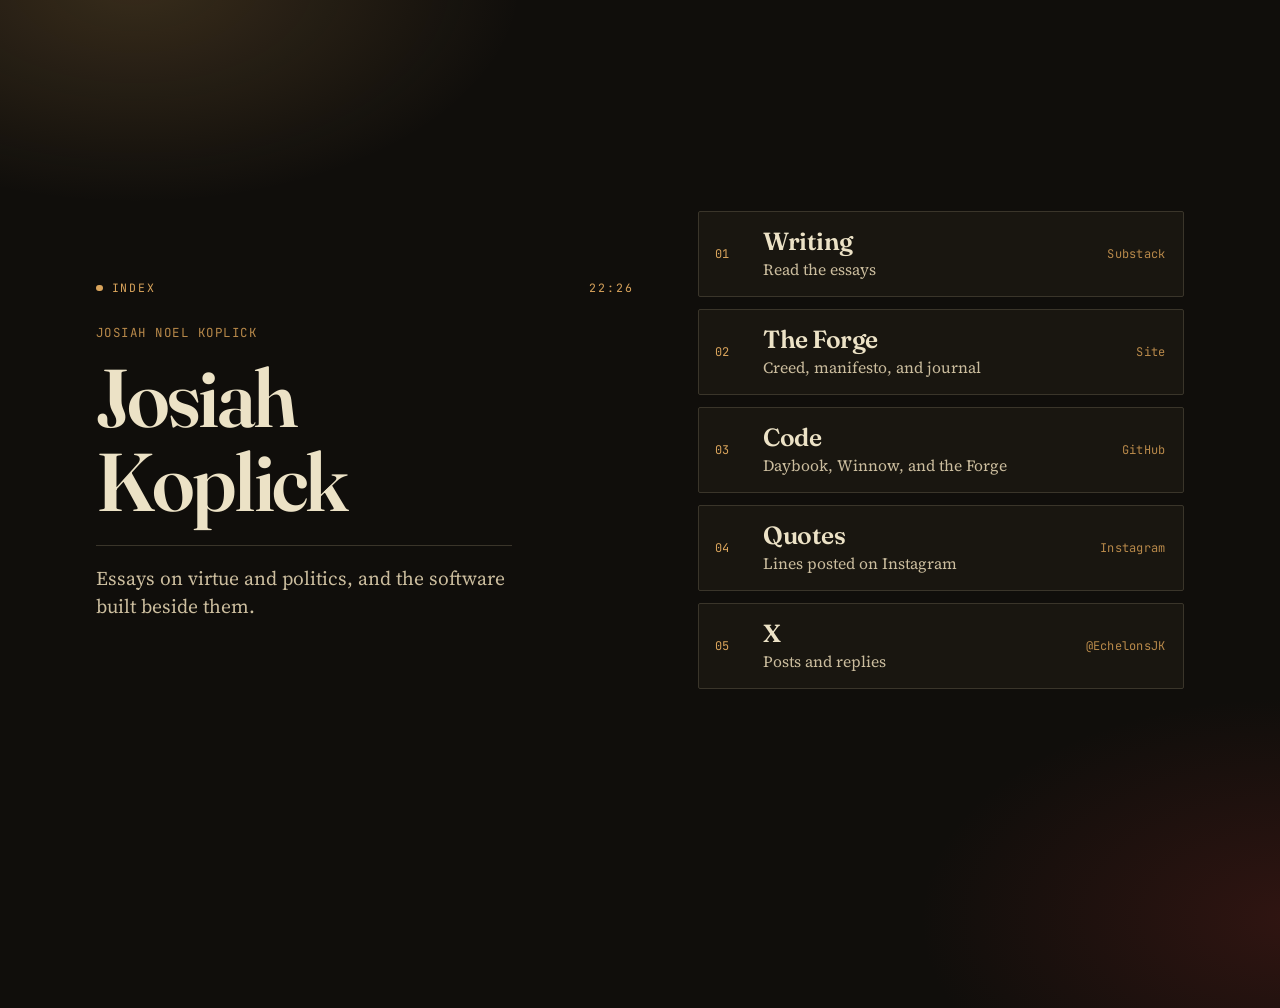
==== index.html @ 5e2ffb54 "Add a slow glow, a staggered arrival, and a quiet hover on each door. Reduced motion turns every ani" ====
<!DOCTYPE html>
<html lang="en">
<head>
<meta charset="UTF-8">
<meta name="viewport" content="width=device-width, initial-scale=1.0">
<title>Josiah Koplick</title>
<meta name="description" content="Josiah Koplick. Essays on virtue and politics, and the software built beside them.">
<link rel="canonical" href="https://josiahkoplick.com/">
<meta name="theme-color" content="#100e0b">
<meta property="og:type" content="website">
<meta property="og:title" content="Josiah Koplick">
<meta property="og:description" content="Essays on virtue and politics, and the software built beside them.">
<meta property="og:url" content="https://josiahkoplick.com/">
<meta name="twitter:card" content="summary">
<meta name="twitter:title" content="Josiah Koplick">
<meta name="twitter:description" content="Essays on virtue and politics, and the software built beside them.">
<link rel="icon" href="favicon.svg" type="image/svg+xml">
<link rel="preconnect" href="https://fonts.googleapis.com">
<link rel="preconnect" href="https://fonts.gstatic.com" crossorigin>
<link rel="stylesheet" href="https://fonts.googleapis.com/css2?family=Fraunces:opsz,wght@9..144,600&family=Source+Serif+4:wght@400&family=JetBrains+Mono:wght@400&display=swap">
<link rel="stylesheet" href="css/style.css">
<script type="application/ld+json">
{
  "@context": "https://schema.org",
  "@type": "Person",
  "name": "Josiah Koplick",
  "alternateName": "Josiah Noel Koplick",
  "url": "https://josiahkoplick.com/",
  "description": "Essays on virtue and politics, and the software built beside them.",
  "sameAs": [
    "https://josiahkoplick.substack.com/",
    "https://josiahk28.github.io/hidden-forge/",
    "https://github.com/JosiahK28",
    "https://www.instagram.com/s1ah_28/",
    "https://x.com/EchelonsJK"
  ]
}
</script>
</head>
<body>
<a class="skip" href="#places">Skip to the doors</a>
<div class="stage">
  <div class="wrap">
    <header class="mast">
      <p class="status">
        <span class="live">Index</span>
        <time id="clock"></time>
      </p>
      <p class="kicker">Josiah Noel Koplick</p>
      <h1>Josiah Koplick</h1>
      <p class="lede">Essays on virtue and politics, and the software built beside them.</p>
    </header>
    <nav id="places" aria-label="Places">
      <a class="door" href="https://josiahkoplick.substack.com/">
        <span class="idx" aria-hidden="true">01</span>
        <span class="copy">
          <span class="title">Writing</span>
          <span class="note">Read the essays</span>
        </span>
        <span class="go" aria-hidden="true">Substack</span>
      </a>
      <a class="door" href="https://josiahk28.github.io/hidden-forge/">
        <span class="idx" aria-hidden="true">02</span>
        <span class="copy">
          <span class="title">The Forge</span>
          <span class="note">Creed, manifesto, and journal</span>
        </span>
        <span class="go" aria-hidden="true">Site</span>
      </a>
      <a class="door" href="https://github.com/JosiahK28">
        <span class="idx" aria-hidden="true">03</span>
        <span class="copy">
          <span class="title">Code</span>
          <span class="note">Daybook, Winnow, and the Forge</span>
        </span>
        <span class="go" aria-hidden="true">GitHub</span>
      </a>
      <a class="door" href="https://www.instagram.com/s1ah_28/">
        <span class="idx" aria-hidden="true">04</span>
        <span class="copy">
          <span class="title">Quotes</span>
          <span class="note">Lines posted on Instagram</span>
        </span>
        <span class="go" aria-hidden="true">Instagram</span>
      </a>
      <a class="door" href="https://x.com/EchelonsJK">
        <span class="idx" aria-hidden="true">05</span>
        <span class="copy">
          <span class="title">X</span>
          <span class="note">Posts and replies</span>
        </span>
        <span class="go" aria-hidden="true">@EchelonsJK</span>
      </a>
    </nav>
  </div>
</div>
<script src="js/clock.js"></script>
</body>
</html>
---- css/style.css ----
/* Josiah Koplick — house index.
   Iron, parchment, and gold, shared with The Hidden Forge.
   Name on the left. Doors on the right. Plain language throughout. */

:root {
  --ink: #100e0b;
  --ink-card: #1b1711;
  --ink-card-hot: #241e16;
  --parchment: #ece2c6;
  --parchment-soft: #cbbd9e;
  --gold: #b8894a;
  --gold-bright: #d9a45c;
  --iron: #3a352a;
  --display: "Fraunces", Georgia, "Times New Roman", serif;
  --body: "Source Serif 4", Georgia, "Times New Roman", serif;
  --mono: "JetBrains Mono", ui-monospace, "Courier New", monospace;
}

* { box-sizing: border-box; }

html {
  background: var(--ink);
  color-scheme: dark;
}

body {
  margin: 0;
  min-height: 100dvh;
  background: var(--ink);
  color: var(--parchment);
  font-family: var(--body);
  font-size: 1.0625rem;
  line-height: 1.5;
  -webkit-font-smoothing: antialiased;
}

.skip {
  position: absolute;
  left: 1rem;
  top: -4rem;
  z-index: 2;
  padding: 0.4rem 0.7rem;
  background: var(--gold-bright);
  color: var(--ink);
  font-family: var(--mono);
  font-size: 0.8rem;
}

.skip:focus { top: 1rem; }

.stage::before {
  content: "";
  position: absolute;
  inset: -12% -8%;
  z-index: -1;
  pointer-events: none;
  background:
    radial-gradient(42% 32% at 16% 8%, rgba(217, 164, 92, 0.2), transparent 62%),
    radial-gradient(38% 30% at 94% 92%, rgba(122, 36, 32, 0.3), transparent 66%);
  animation: drift 22s ease-in-out infinite alternate;
}

.stage {
  position: relative;
  isolation: isolate;
  min-height: 100dvh;
  display: flex;
  flex-direction: column;
  padding:
    max(1.5rem, env(safe-area-inset-top))
    max(1.25rem, env(safe-area-inset-right))
    max(1.5rem, env(safe-area-inset-bottom))
    max(1.25rem, env(safe-area-inset-left));
}

.wrap {
  width: min(68rem, 100%);
  margin: auto;
  display: grid;
  grid-template-columns: minmax(0, 1.05fr) minmax(0, 0.95fr);
  gap: clamp(2rem, 5vw, 4.5rem);
  align-items: center;
}

.status {
  display: flex;
  justify-content: space-between;
  gap: 1rem;
  margin: 0 0 1.75rem;
  color: var(--gold-bright);
  font-family: var(--mono);
  font-size: 0.72rem;
  letter-spacing: 0.16em;
  text-transform: uppercase;
}

.live::before {
  content: "";
  display: inline-block;
  width: 0.42rem;
  height: 0.42rem;
  margin-right: 0.55rem;
  border-radius: 50%;
  background: var(--gold-bright);
  box-shadow: 0 0 0 0 rgba(217, 164, 92, 0.45);
  vertical-align: 0.05em;
  animation: pulse 2.8s ease-out infinite;
}

.kicker {
  margin: 0 0 0.85rem;
  color: var(--gold);
  font-family: var(--mono);
  font-size: 0.78rem;
  letter-spacing: 0.12em;
  text-transform: uppercase;
}

h1 {
  margin: 0;
  max-width: 8ch;
  font-family: var(--display);
  font-size: clamp(3.4rem, 6.4vw, 5.6rem);
  font-weight: 600;
  letter-spacing: -0.035em;
  line-height: 1.02;
  text-wrap: balance;
}

.lede {
  max-width: 26rem;
  margin: 1.35rem 0 0;
  padding-top: 1.15rem;
  border-top: 1px solid var(--iron);
  color: var(--parchment-soft);
  font-size: 1.22rem;
  line-height: 1.45;
  text-wrap: pretty;
}

.mast > * { animation: rise 0.9s cubic-bezier(0.2, 0.7, 0.2, 1) backwards; }
.mast .kicker { animation-delay: 0.08s; }
.mast h1 { animation-delay: 0.16s; }
.mast .lede { animation-delay: 0.28s; }

#places {
  display: flex;
  flex-direction: column;
  gap: 0.7rem;
}

.door {
  position: relative;
  display: grid;
  grid-template-columns: 2.2rem minmax(0, 1fr) auto;
  gap: 0.85rem;
  align-items: center;
  min-height: 5rem;
  padding: 0.95rem 1.1rem 0.95rem 1rem;
  border: 1px solid var(--iron);
  border-radius: 2px;
  background: rgba(27, 23, 17, 0.92);
  color: inherit;
  text-decoration: none;
  overflow: hidden;
  animation: rise 0.8s cubic-bezier(0.2, 0.7, 0.2, 1) backwards;
  transition: border-color 180ms ease, background-color 180ms ease, translate 180ms ease;
  -webkit-tap-highlight-color: transparent;
}

.door:nth-child(1) { animation-delay: 0.22s; }
.door:nth-child(2) { animation-delay: 0.32s; }
.door:nth-child(3) { animation-delay: 0.42s; }
.door:nth-child(4) { animation-delay: 0.52s; }
.door:nth-child(5) { animation-delay: 0.62s; }

.door::before {
  content: "";
  position: absolute;
  left: 0;
  top: 0;
  bottom: 0;
  width: 2px;
  background: var(--gold-bright);
  transform: scaleY(0);
  transform-origin: top;
  transition: transform 240ms ease;
}

.door:hover {
  border-color: var(--gold);
  background: var(--ink-card-hot);
  translate: 4px 0;
}

.door:hover::before,
.door:focus-visible::before { transform: scaleY(1); }

.door:focus-visible {
  outline: 2px solid var(--gold-bright);
  outline-offset: 3px;
  border-color: var(--gold);
  background: var(--ink-card-hot);
}

.idx {
  color: var(--gold-bright);
  font-family: var(--mono);
  font-size: 0.75rem;
  letter-spacing: 0.06em;
}

.copy {
  display: flex;
  flex-direction: column;
  gap: 0.15rem;
  min-width: 0;
}

.title {
  font-family: var(--display);
  font-size: 1.55rem;
  font-weight: 600;
  letter-spacing: -0.02em;
  line-height: 1.15;
}

.note {
  color: var(--parchment-soft);
  font-size: 0.98rem;
}

.go {
  color: var(--gold);
  font-family: var(--mono);
  font-size: 0.75rem;
  letter-spacing: 0.02em;
  transition: translate 180ms ease, color 180ms ease;
}

.door:hover .go,
.door:focus-visible .go {
  translate: 3px 0;
  color: var(--gold-bright);
}

@keyframes rise {
  from { opacity: 0; translate: 0 12px; }
  to { opacity: 1; translate: 0 0; }
}

@keyframes drift {
  from { transform: translate3d(0, 0, 0) scale(1); }
  to { transform: translate3d(-2.5%, 1.5%, 0) scale(1.05); }
}

@keyframes pulse {
  0% { box-shadow: 0 0 0 0 rgba(217, 164, 92, 0.45); }
  70% { box-shadow: 0 0 0 8px rgba(217, 164, 92, 0); }
  100% { box-shadow: 0 0 0 0 rgba(217, 164, 92, 0); }
}

@media (max-width: 52rem) {
  .wrap {
    grid-template-columns: 1fr;
    gap: 2rem;
  }

  h1 { max-width: none; }

  .go { display: none; }

  .door { grid-template-columns: 2.2rem minmax(0, 1fr); }
}

@media (prefers-reduced-motion: reduce) {
  html { scroll-behavior: auto; }

  *,
  *::before,
  *::after {
    animation: none !important;
    transition: none !important;
  }

  .door,
  .door:hover,
  .go { translate: none; }
}

@media print {
  .status,
  .go,
  .skip { display: none; }

  body { background: #fff; color: #111; }

  .kicker,
  .lede,
  .note,
  .idx { color: #333; }

  .door {
    background: #fff;
    border-color: #ccc;
  }

  a { color: inherit; text-decoration: none; }
}
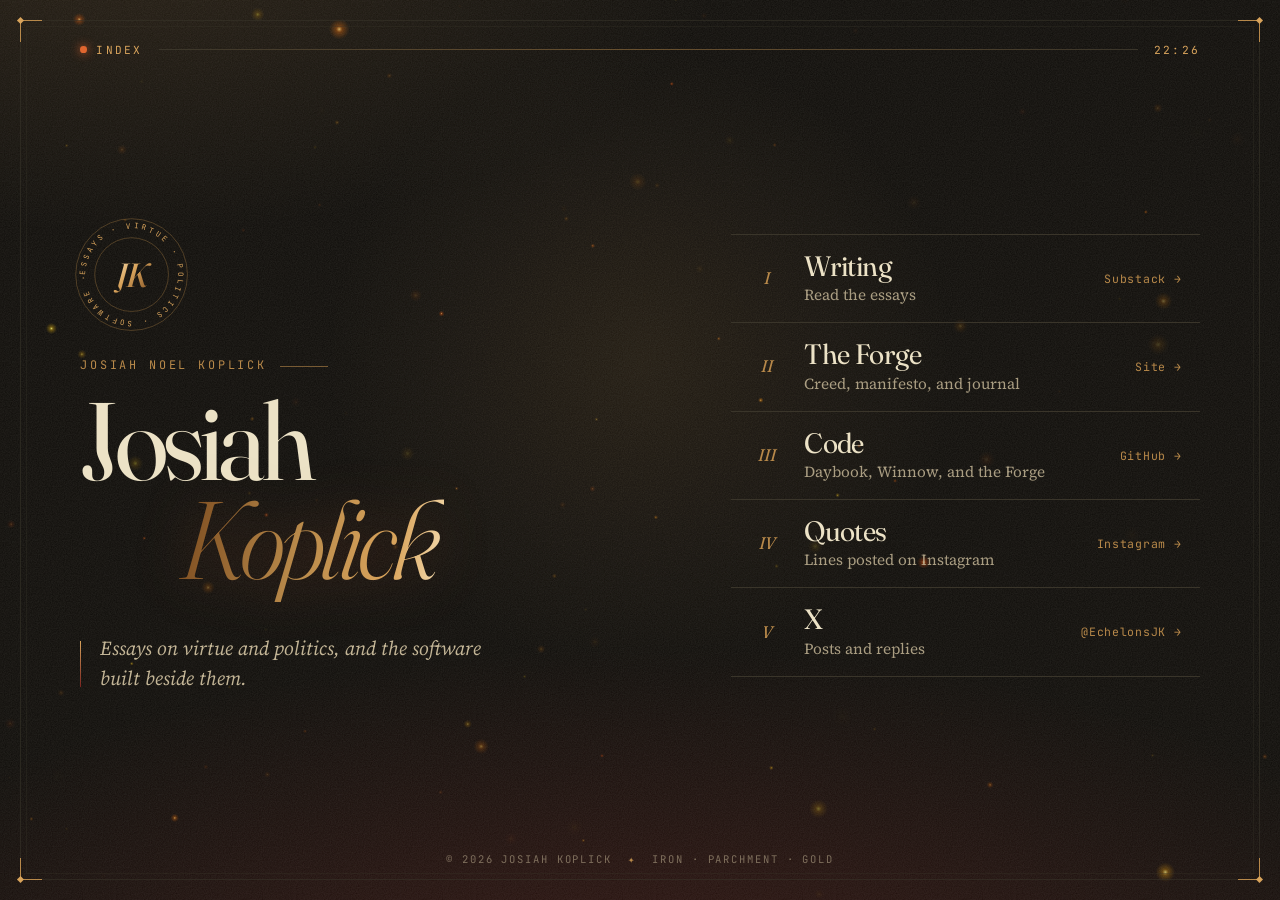
==== commit 78b0ae55: "Redesign the index as a forge at night Rising embers, a molten-gold surname, a rotating JK seal, an " ====
--- a/index.html
+++ b/index.html
@@ -17,7 +17,7 @@
 <link rel="icon" href="favicon.svg" type="image/svg+xml">
 <link rel="preconnect" href="https://fonts.googleapis.com">
 <link rel="preconnect" href="https://fonts.gstatic.com" crossorigin>
-<link rel="stylesheet" href="https://fonts.googleapis.com/css2?family=Fraunces:opsz,wght@9..144,600&family=Source+Serif+4:wght@400&family=JetBrains+Mono:wght@400&display=swap">
+<link rel="stylesheet" href="https://fonts.googleapis.com/css2?family=Fraunces:ital,opsz,wght@0,9..144,300..700;1,9..144,300..700&family=Source+Serif+4:ital,wght@0,400;1,400&family=JetBrains+Mono:wght@400&display=swap">
 <link rel="stylesheet" href="css/style.css">
 <script type="application/ld+json">
 {
@@ -39,61 +39,101 @@
 </head>
 <body>
 <a class="skip" href="#places">Skip to the doors</a>
+
+<canvas id="embers" aria-hidden="true"></canvas>
+<div class="glow" aria-hidden="true"></div>
+<div class="grain" aria-hidden="true"></div>
+<div class="frame" aria-hidden="true">
+  <span class="corner tl"></span><span class="corner tr"></span>
+  <span class="corner bl"></span><span class="corner br"></span>
+</div>
+
 <div class="stage">
-  <div class="wrap">
+  <div class="topbar">
+    <span class="live">Index</span>
+    <span class="rule" aria-hidden="true"></span>
+    <time id="clock"></time>
+  </div>
+
+  <main class="wrap">
     <header class="mast">
-      <p class="status">
-        <span class="live">Index</span>
-        <time id="clock"></time>
-      </p>
+      <svg class="seal" viewBox="0 0 200 200" aria-hidden="true">
+        <defs>
+          <path id="ring" d="M100,100 m-80,0 a80,80 0 1,1 160,0 a80,80 0 1,1 -160,0"/>
+          <linearGradient id="gilt" x1="0" y1="0" x2="1" y2="1">
+            <stop offset="0" stop-color="#fff1cf"/>
+            <stop offset="0.45" stop-color="#d9a45c"/>
+            <stop offset="1" stop-color="#7a4a1e"/>
+          </linearGradient>
+        </defs>
+        <circle cx="100" cy="100" r="97" class="seal-line"/>
+        <circle cx="100" cy="100" r="64" class="seal-line"/>
+        <g class="seal-spin">
+          <text class="seal-text"><textPath href="#ring" textLength="500" lengthAdjust="spacing">Essays · Virtue · Politics · Software · </textPath></text>
+        </g>
+        <text x="100" y="100" class="seal-mono" fill="url(#gilt)">JK</text>
+      </svg>
+
       <p class="kicker">Josiah Noel Koplick</p>
-      <h1>Josiah Koplick</h1>
+      <h1>
+        <span class="line one">Josiah</span>
+        <span class="line two"><span class="molten">Koplick</span></span>
+      </h1>
       <p class="lede">Essays on virtue and politics, and the software built beside them.</p>
     </header>
+
     <nav id="places" aria-label="Places">
       <a class="door" href="https://josiahkoplick.substack.com/">
-        <span class="idx" aria-hidden="true">01</span>
+        <span class="idx" aria-hidden="true">I</span>
         <span class="copy">
           <span class="title">Writing</span>
           <span class="note">Read the essays</span>
         </span>
-        <span class="go" aria-hidden="true">Substack</span>
+        <span class="go" aria-hidden="true">Substack <i>→</i></span>
       </a>
       <a class="door" href="https://josiahk28.github.io/hidden-forge/">
-        <span class="idx" aria-hidden="true">02</span>
+        <span class="idx" aria-hidden="true">II</span>
         <span class="copy">
           <span class="title">The Forge</span>
           <span class="note">Creed, manifesto, and journal</span>
         </span>
-        <span class="go" aria-hidden="true">Site</span>
+        <span class="go" aria-hidden="true">Site <i>→</i></span>
       </a>
       <a class="door" href="https://github.com/JosiahK28">
-        <span class="idx" aria-hidden="true">03</span>
+        <span class="idx" aria-hidden="true">III</span>
         <span class="copy">
           <span class="title">Code</span>
           <span class="note">Daybook, Winnow, and the Forge</span>
         </span>
-        <span class="go" aria-hidden="true">GitHub</span>
+        <span class="go" aria-hidden="true">GitHub <i>→</i></span>
       </a>
       <a class="door" href="https://www.instagram.com/s1ah_28/">
-        <span class="idx" aria-hidden="true">04</span>
+        <span class="idx" aria-hidden="true">IV</span>
         <span class="copy">
           <span class="title">Quotes</span>
           <span class="note">Lines posted on Instagram</span>
         </span>
-        <span class="go" aria-hidden="true">Instagram</span>
+        <span class="go" aria-hidden="true">Instagram <i>→</i></span>
       </a>
       <a class="door" href="https://x.com/EchelonsJK">
-        <span class="idx" aria-hidden="true">05</span>
+        <span class="idx" aria-hidden="true">V</span>
         <span class="copy">
           <span class="title">X</span>
           <span class="note">Posts and replies</span>
         </span>
-        <span class="go" aria-hidden="true">@EchelonsJK</span>
+        <span class="go" aria-hidden="true">@EchelonsJK <i>→</i></span>
       </a>
     </nav>
-  </div>
+  </main>
+
+  <footer class="foot">
+    <span>© <span id="year">2026</span> Josiah Koplick</span>
+    <span class="foot-mark" aria-hidden="true">✦</span>
+    <span>Iron · Parchment · Gold</span>
+  </footer>
 </div>
+
 <script src="js/clock.js"></script>
+<script src="js/forge.js"></script>
 </body>
 </html>
--- a/css/style.css
+++ b/css/style.css
@@ -1,32 +1,45 @@
 /* Josiah Koplick — house index.
    Iron, parchment, and gold, shared with The Hidden Forge.
-   Name on the left. Doors on the right. Plain language throughout. */
+   A forge at night: embers rise, the name is poured in gold,
+   and each door warms under the hand. */
 
 :root {
   --ink: #100e0b;
-  --ink-card: #1b1711;
-  --ink-card-hot: #241e16;
+  --ink-deep: #0a0907;
+  --ink-card: #17130e;
+  --ink-card-hot: #221a11;
   --parchment: #ece2c6;
-  --parchment-soft: #cbbd9e;
+  --parchment-soft: #c3b596;
   --gold: #b8894a;
   --gold-bright: #d9a45c;
+  --gold-white: #fff1cf;
+  --ember: #e0662f;
+  --blood: #7a2420;
   --iron: #3a352a;
+  --iron-soft: rgba(58, 53, 42, 0.55);
   --display: "Fraunces", Georgia, "Times New Roman", serif;
   --body: "Source Serif 4", Georgia, "Times New Roman", serif;
   --mono: "JetBrains Mono", ui-monospace, "Courier New", monospace;
+  --ease: cubic-bezier(0.2, 0.7, 0.2, 1);
+  --x: 50vw;
+  --y: 40vh;
 }
 
 * { box-sizing: border-box; }
 
 html {
-  background: var(--ink);
+  background: var(--ink-deep);
   color-scheme: dark;
 }
 
 body {
   margin: 0;
   min-height: 100dvh;
-  background: var(--ink);
+  overflow-x: hidden;
+  background:
+    radial-gradient(120% 80% at 50% 120%, rgba(122, 36, 32, 0.38), transparent 60%),
+    radial-gradient(80% 60% at 10% -10%, rgba(217, 164, 92, 0.12), transparent 60%),
+    var(--ink);
   color: var(--parchment);
   font-family: var(--body);
   font-size: 1.0625rem;
@@ -34,11 +47,13 @@
   -webkit-font-smoothing: antialiased;
 }
 
+::selection { background: var(--gold-bright); color: var(--ink); }
+
 .skip {
   position: absolute;
   left: 1rem;
   top: -4rem;
-  z-index: 2;
+  z-index: 20;
   padding: 0.4rem 0.7rem;
   background: var(--gold-bright);
   color: var(--ink);
@@ -48,50 +63,112 @@
 
 .skip:focus { top: 1rem; }
 
-.stage::before {
+/* ---------- Atmosphere layers ---------- */
+
+#embers {
+  position: fixed;
+  inset: 0;
+  width: 100%;
+  height: 100%;
+  z-index: 0;
+  pointer-events: none;
+}
+
+.glow {
+  position: fixed;
+  inset: 0;
+  z-index: 0;
+  pointer-events: none;
+  background: radial-gradient(28rem 28rem at var(--x) var(--y), rgba(217, 164, 92, 0.09), transparent 70%);
+  transition: opacity 600ms ease;
+}
+
+.grain {
+  position: fixed;
+  inset: -50%;
+  z-index: 1;
+  pointer-events: none;
+  opacity: 0.09;
+  background-image: url("data:image/svg+xml;utf8,<svg xmlns='http://www.w3.org/2000/svg' width='180' height='180'><filter id='n'><feTurbulence type='fractalNoise' baseFrequency='0.85' numOctaves='3' stitchTiles='stitch'/><feColorMatrix values='0 0 0 0 0.93  0 0 0 0 0.88  0 0 0 0 0.77  0 0 0 1 0'/></filter><rect width='100%' height='100%' filter='url(%23n)'/></svg>");
+  animation: grain 1.2s steps(6) infinite;
+}
+
+.frame {
+  position: fixed;
+  inset: clamp(0.6rem, 1.6vw, 1.25rem);
+  z-index: 2;
+  pointer-events: none;
+  border: 1px solid var(--iron-soft);
+}
+
+.frame::before {
   content: "";
   position: absolute;
-  inset: -12% -8%;
-  z-index: -1;
-  pointer-events: none;
-  background:
-    radial-gradient(42% 32% at 16% 8%, rgba(217, 164, 92, 0.2), transparent 62%),
-    radial-gradient(38% 30% at 94% 92%, rgba(122, 36, 32, 0.3), transparent 66%);
-  animation: drift 22s ease-in-out infinite alternate;
-}
+  inset: 5px;
+  border: 1px solid rgba(58, 53, 42, 0.3);
+}
+
+.corner {
+  position: absolute;
+  width: 1.4rem;
+  height: 1.4rem;
+  border-color: var(--gold);
+  border-style: solid;
+  border-width: 0;
+}
+
+.corner.tl { top: -1px; left: -1px; border-top-width: 1px; border-left-width: 1px; }
+.corner.tr { top: -1px; right: -1px; border-top-width: 1px; border-right-width: 1px; }
+.corner.bl { bottom: -1px; left: -1px; border-bottom-width: 1px; border-left-width: 1px; }
+.corner.br { bottom: -1px; right: -1px; border-bottom-width: 1px; border-right-width: 1px; }
+
+.corner::after {
+  content: "";
+  position: absolute;
+  width: 5px;
+  height: 5px;
+  background: var(--gold-bright);
+  transform: rotate(45deg);
+}
+
+.corner.tl::after { top: -3px; left: -3px; }
+.corner.tr::after { top: -3px; right: -3px; }
+.corner.bl::after { bottom: -3px; left: -3px; }
+.corner.br::after { bottom: -3px; right: -3px; }
+
+/* ---------- Stage ---------- */
 
 .stage {
   position: relative;
-  isolation: isolate;
+  z-index: 3;
   min-height: 100dvh;
   display: flex;
   flex-direction: column;
   padding:
-    max(1.5rem, env(safe-area-inset-top))
-    max(1.25rem, env(safe-area-inset-right))
-    max(1.5rem, env(safe-area-inset-bottom))
-    max(1.25rem, env(safe-area-inset-left));
-}
-
-.wrap {
-  width: min(68rem, 100%);
-  margin: auto;
-  display: grid;
-  grid-template-columns: minmax(0, 1.05fr) minmax(0, 0.95fr);
-  gap: clamp(2rem, 5vw, 4.5rem);
+    max(2.6rem, calc(env(safe-area-inset-top) + 1.6rem))
+    max(2.4rem, calc(env(safe-area-inset-right) + 1.6rem))
+    max(2rem, calc(env(safe-area-inset-bottom) + 1.4rem))
+    max(2.4rem, calc(env(safe-area-inset-left) + 1.6rem));
+}
+
+.topbar {
+  display: flex;
   align-items: center;
-}
-
-.status {
-  display: flex;
-  justify-content: space-between;
   gap: 1rem;
-  margin: 0 0 1.75rem;
+  width: min(70rem, 100%);
+  margin: 0 auto;
   color: var(--gold-bright);
   font-family: var(--mono);
-  font-size: 0.72rem;
-  letter-spacing: 0.16em;
+  font-size: 0.7rem;
+  letter-spacing: 0.2em;
   text-transform: uppercase;
+  animation: fade 1.2s ease 0.1s backwards;
+}
+
+.topbar .rule {
+  flex: 1;
+  height: 1px;
+  background: linear-gradient(90deg, var(--iron), rgba(184, 137, 74, 0.5), var(--iron));
 }
 
 .live::before {
@@ -99,183 +176,404 @@
   display: inline-block;
   width: 0.42rem;
   height: 0.42rem;
-  margin-right: 0.55rem;
+  margin-right: 0.6rem;
   border-radius: 50%;
-  background: var(--gold-bright);
-  box-shadow: 0 0 0 0 rgba(217, 164, 92, 0.45);
+  background: var(--ember);
+  box-shadow: 0 0 10px var(--ember);
   vertical-align: 0.05em;
-  animation: pulse 2.8s ease-out infinite;
+  animation: pulse 2.6s ease-out infinite;
+}
+
+.wrap {
+  width: min(70rem, 100%);
+  margin: auto;
+  padding: clamp(2rem, 5vh, 3.5rem) 0;
+  display: grid;
+  grid-template-columns: minmax(0, 1.1fr) minmax(0, 0.9fr);
+  gap: clamp(2.5rem, 6vw, 5.5rem);
+  align-items: center;
+}
+
+/* ---------- Masthead ---------- */
+
+.mast { position: relative; }
+
+.seal {
+  display: block;
+  width: clamp(5.5rem, 9vw, 7.5rem);
+  height: auto;
+  margin: 0 0 1.6rem -0.35rem;
+  overflow: visible;
+  animation: seal-in 1.4s var(--ease) backwards;
+}
+
+.seal-line {
+  fill: none;
+  stroke: var(--gold);
+  stroke-width: 1;
+  opacity: 0.6;
+}
+
+.seal-spin {
+  transform-origin: 100px 100px;
+  animation: spin 48s linear infinite;
+}
+
+.seal-text {
+  fill: var(--gold-bright);
+  font-family: var(--mono);
+  font-size: 13px;
+  letter-spacing: 0.1em;
+  text-transform: uppercase;
+}
+
+.seal-mono {
+  font-family: var(--display);
+  font-size: 58px;
+  font-style: italic;
+  font-weight: 500;
+  font-variation-settings: "opsz" 144;
+  text-anchor: middle;
+  dominant-baseline: central;
+  letter-spacing: -0.04em;
 }
 
 .kicker {
-  margin: 0 0 0.85rem;
+  display: flex;
+  align-items: center;
+  gap: 0.8rem;
+  margin: 0 0 1rem;
   color: var(--gold);
   font-family: var(--mono);
-  font-size: 0.78rem;
-  letter-spacing: 0.12em;
+  font-size: 0.74rem;
+  letter-spacing: 0.24em;
   text-transform: uppercase;
+}
+
+.kicker::after {
+  content: "";
+  width: 3rem;
+  height: 1px;
+  background: var(--gold);
+  opacity: 0.6;
 }
 
 h1 {
   margin: 0;
-  max-width: 8ch;
   font-family: var(--display);
-  font-size: clamp(3.4rem, 6.4vw, 5.6rem);
-  font-weight: 600;
-  letter-spacing: -0.035em;
-  line-height: 1.02;
-  text-wrap: balance;
+  font-size: clamp(3.8rem, 8.6vw, 7.6rem);
+  font-weight: 400;
+  font-variation-settings: "opsz" 144;
+  letter-spacing: -0.045em;
+  line-height: 0.9;
+}
+
+h1 .line { display: block; }
+
+h1 .one {
+  animation: rise 1.1s var(--ease) 0.2s backwards;
+}
+
+h1 .two {
+  padding-left: 0.9em;
+  font-style: italic;
+  font-weight: 300;
+  animation: rise 1.1s var(--ease) 0.38s backwards;
+}
+
+.molten {
+  display: inline-block;
+  padding: 0 0.08em 0.12em 0;
+  background: linear-gradient(
+    100deg,
+    #7a4a1e 0%,
+    var(--gold) 18%,
+    var(--gold-bright) 32%,
+    var(--gold-white) 42%,
+    var(--gold-bright) 50%,
+    var(--ember) 64%,
+    var(--blood) 78%,
+    var(--gold) 100%
+  );
+  background-size: 260% 100%;
+  -webkit-background-clip: text;
+  background-clip: text;
+  color: transparent;
+  filter: drop-shadow(0 0 28px rgba(224, 102, 47, 0.28));
+  animation: pour 11s ease-in-out infinite alternate;
 }
 
 .lede {
-  max-width: 26rem;
-  margin: 1.35rem 0 0;
-  padding-top: 1.15rem;
-  border-top: 1px solid var(--iron);
+  position: relative;
+  max-width: 27rem;
+  margin: 2rem 0 0;
+  padding-left: 1.25rem;
   color: var(--parchment-soft);
-  font-size: 1.22rem;
-  line-height: 1.45;
+  font-size: 1.24rem;
+  font-style: italic;
+  line-height: 1.5;
   text-wrap: pretty;
-}
-
-.mast > * { animation: rise 0.9s cubic-bezier(0.2, 0.7, 0.2, 1) backwards; }
-.mast .kicker { animation-delay: 0.08s; }
-.mast h1 { animation-delay: 0.16s; }
-.mast .lede { animation-delay: 0.28s; }
+  animation: rise 1.1s var(--ease) 0.55s backwards;
+}
+
+.lede::before {
+  content: "";
+  position: absolute;
+  left: 0;
+  top: 0.35em;
+  bottom: 0.35em;
+  width: 1px;
+  background: linear-gradient(var(--gold-bright), var(--blood));
+}
+
+/* ---------- Doors ---------- */
 
 #places {
   display: flex;
   flex-direction: column;
-  gap: 0.7rem;
+  counter-reset: door;
 }
 
 .door {
+  --mx: 50%;
+  --my: 50%;
   position: relative;
   display: grid;
-  grid-template-columns: 2.2rem minmax(0, 1fr) auto;
-  gap: 0.85rem;
+  grid-template-columns: 2.6rem minmax(0, 1fr) auto;
+  gap: 1rem;
   align-items: center;
-  min-height: 5rem;
-  padding: 0.95rem 1.1rem 0.95rem 1rem;
-  border: 1px solid var(--iron);
-  border-radius: 2px;
-  background: rgba(27, 23, 17, 0.92);
+  min-height: 5.2rem;
+  padding: 1rem 1.15rem 1rem 1rem;
+  border-top: 1px solid var(--iron);
   color: inherit;
   text-decoration: none;
   overflow: hidden;
-  animation: rise 0.8s cubic-bezier(0.2, 0.7, 0.2, 1) backwards;
-  transition: border-color 180ms ease, background-color 180ms ease, translate 180ms ease;
+  isolation: isolate;
+  animation: rise 0.9s var(--ease) backwards;
+  transition: background-color 300ms ease;
   -webkit-tap-highlight-color: transparent;
 }
 
-.door:nth-child(1) { animation-delay: 0.22s; }
-.door:nth-child(2) { animation-delay: 0.32s; }
-.door:nth-child(3) { animation-delay: 0.42s; }
-.door:nth-child(4) { animation-delay: 0.52s; }
-.door:nth-child(5) { animation-delay: 0.62s; }
-
+.door:last-child { border-bottom: 1px solid var(--iron); }
+
+.door:nth-child(1) { animation-delay: 0.45s; }
+.door:nth-child(2) { animation-delay: 0.55s; }
+.door:nth-child(3) { animation-delay: 0.65s; }
+.door:nth-child(4) { animation-delay: 0.75s; }
+.door:nth-child(5) { animation-delay: 0.85s; }
+
+/* heat that follows the pointer inside the door */
 .door::before {
   content: "";
   position: absolute;
+  inset: 0;
+  z-index: -1;
+  background:
+    radial-gradient(16rem 9rem at var(--mx) var(--my), rgba(224, 102, 47, 0.2), transparent 70%),
+    linear-gradient(90deg, rgba(36, 28, 18, 0.95), rgba(23, 19, 14, 0.6));
+  opacity: 0;
+  transition: opacity 320ms ease;
+}
+
+/* a gold seam that is drawn across on hover */
+.door::after {
+  content: "";
+  position: absolute;
   left: 0;
-  top: 0;
-  bottom: 0;
-  width: 2px;
-  background: var(--gold-bright);
-  transform: scaleY(0);
-  transform-origin: top;
-  transition: transform 240ms ease;
-}
-
-.door:hover {
-  border-color: var(--gold);
-  background: var(--ink-card-hot);
-  translate: 4px 0;
+  right: 0;
+  bottom: -1px;
+  height: 1px;
+  background: linear-gradient(90deg, transparent, var(--gold-bright) 30%, var(--gold-white) 50%, var(--gold-bright) 70%, transparent);
+  transform: scaleX(0);
+  transform-origin: left;
+  transition: transform 520ms var(--ease);
 }
 
 .door:hover::before,
-.door:focus-visible::before { transform: scaleY(1); }
+.door:focus-visible::before { opacity: 1; }
+
+.door:hover::after,
+.door:focus-visible::after { transform: scaleX(1); }
 
 .door:focus-visible {
-  outline: 2px solid var(--gold-bright);
-  outline-offset: 3px;
-  border-color: var(--gold);
-  background: var(--ink-card-hot);
+  outline: 1px solid var(--gold-bright);
+  outline-offset: 4px;
 }
 
 .idx {
-  color: var(--gold-bright);
-  font-family: var(--mono);
-  font-size: 0.75rem;
-  letter-spacing: 0.06em;
+  color: var(--gold);
+  font-family: var(--display);
+  font-size: 1.05rem;
+  font-style: italic;
+  font-weight: 400;
+  text-align: center;
+  transition: color 300ms ease, text-shadow 300ms ease;
 }
 
 .copy {
   display: flex;
   flex-direction: column;
-  gap: 0.15rem;
+  gap: 0.1rem;
   min-width: 0;
 }
 
 .title {
   font-family: var(--display);
-  font-size: 1.55rem;
-  font-weight: 600;
+  font-size: 1.75rem;
+  font-weight: 400;
+  font-variation-settings: "opsz" 72;
   letter-spacing: -0.02em;
-  line-height: 1.15;
+  line-height: 1.1;
+  transition: letter-spacing 400ms var(--ease), color 300ms ease, translate 400ms var(--ease);
 }
 
 .note {
   color: var(--parchment-soft);
-  font-size: 0.98rem;
+  font-size: 0.96rem;
+  opacity: 0.85;
+  transition: opacity 300ms ease;
 }
 
 .go {
+  display: inline-flex;
+  align-items: center;
+  gap: 0.5rem;
   color: var(--gold);
   font-family: var(--mono);
-  font-size: 0.75rem;
-  letter-spacing: 0.02em;
-  transition: translate 180ms ease, color 180ms ease;
-}
+  font-size: 0.72rem;
+  letter-spacing: 0.06em;
+  transition: color 300ms ease;
+}
+
+.go i {
+  font-style: normal;
+  display: inline-block;
+  transition: translate 400ms var(--ease);
+}
+
+.door:hover .title,
+.door:focus-visible .title {
+  color: var(--gold-white);
+  font-style: italic;
+  letter-spacing: -0.01em;
+  translate: 6px 0;
+}
+
+.door:hover .idx,
+.door:focus-visible .idx {
+  color: var(--gold-bright);
+  text-shadow: 0 0 14px rgba(224, 102, 47, 0.7);
+}
+
+.door:hover .note,
+.door:focus-visible .note { opacity: 1; }
 
 .door:hover .go,
-.door:focus-visible .go {
-  translate: 3px 0;
-  color: var(--gold-bright);
-}
+.door:focus-visible .go { color: var(--gold-bright); }
+
+.door:hover .go i,
+.door:focus-visible .go i { translate: 5px 0; }
+
+/* ---------- Footer ---------- */
+
+.foot {
+  display: flex;
+  align-items: center;
+  justify-content: center;
+  gap: 1rem;
+  width: min(70rem, 100%);
+  margin: 0 auto;
+  color: rgba(195, 181, 150, 0.55);
+  font-family: var(--mono);
+  font-size: 0.66rem;
+  letter-spacing: 0.18em;
+  text-transform: uppercase;
+  animation: fade 1.2s ease 1s backwards;
+}
+
+.foot-mark { color: var(--gold); }
+
+/* ---------- Motion ---------- */
 
 @keyframes rise {
-  from { opacity: 0; translate: 0 12px; }
-  to { opacity: 1; translate: 0 0; }
-}
-
-@keyframes drift {
-  from { transform: translate3d(0, 0, 0) scale(1); }
-  to { transform: translate3d(-2.5%, 1.5%, 0) scale(1.05); }
+  from { opacity: 0; translate: 0 18px; filter: blur(6px); }
+  to { opacity: 1; translate: 0 0; filter: blur(0); }
+}
+
+@keyframes fade {
+  from { opacity: 0; }
+  to { opacity: 1; }
+}
+
+@keyframes seal-in {
+  from { opacity: 0; transform: rotate(-40deg) scale(0.85); }
+  to { opacity: 1; transform: none; }
+}
+
+@keyframes spin {
+  to { transform: rotate(360deg); }
+}
+
+@keyframes pour {
+  from { background-position: 0% 50%; }
+  to { background-position: 100% 50%; }
 }
 
 @keyframes pulse {
-  0% { box-shadow: 0 0 0 0 rgba(217, 164, 92, 0.45); }
-  70% { box-shadow: 0 0 0 8px rgba(217, 164, 92, 0); }
-  100% { box-shadow: 0 0 0 0 rgba(217, 164, 92, 0); }
-}
+  0% { box-shadow: 0 0 0 0 rgba(224, 102, 47, 0.55), 0 0 10px var(--ember); }
+  70% { box-shadow: 0 0 0 9px rgba(224, 102, 47, 0), 0 0 10px var(--ember); }
+  100% { box-shadow: 0 0 0 0 rgba(224, 102, 47, 0), 0 0 10px var(--ember); }
+}
+
+@keyframes grain {
+  0% { transform: translate(0, 0); }
+  20% { transform: translate(-3%, 2%); }
+  40% { transform: translate(2%, -4%); }
+  60% { transform: translate(-4%, -1%); }
+  80% { transform: translate(3%, 3%); }
+  100% { transform: translate(0, 0); }
+}
+
+/* ---------- Small screens ---------- */
 
 @media (max-width: 52rem) {
+  .stage {
+    padding:
+      max(2rem, calc(env(safe-area-inset-top) + 1.4rem))
+      max(1.6rem, calc(env(safe-area-inset-right) + 1.2rem))
+      max(1.6rem, calc(env(safe-area-inset-bottom) + 1.2rem))
+      max(1.6rem, calc(env(safe-area-inset-left) + 1.2rem));
+  }
+
   .wrap {
     grid-template-columns: 1fr;
-    gap: 2rem;
+    gap: 2.6rem;
   }
 
-  h1 { max-width: none; }
+  .seal { width: 5rem; margin-bottom: 1.2rem; }
+
+  h1 .two { padding-left: 0.6em; }
 
   .go { display: none; }
 
-  .door { grid-template-columns: 2.2rem minmax(0, 1fr); }
+  .door {
+    grid-template-columns: 2rem minmax(0, 1fr);
+    min-height: 4.6rem;
+    padding-left: 0.4rem;
+  }
+
+  .title { font-size: 1.5rem; }
+
+  .foot { flex-wrap: wrap; gap: 0.5rem 0.8rem; }
+
+  .glow { display: none; }
+}
+
+@media (hover: none) {
+  .glow { display: none; }
 }
 
 @media (prefers-reduced-motion: reduce) {
-  html { scroll-behavior: auto; }
-
   *,
   *::before,
   *::after {
@@ -283,27 +581,33 @@
     transition: none !important;
   }
 
-  .door,
-  .door:hover,
-  .go { translate: none; }
+  #embers { display: none; }
+
+  .molten { background-position: 40% 50%; }
+
+  .door:hover .title,
+  .door:focus-visible .title { translate: none; }
 }
 
 @media print {
-  .status,
+  #embers,
+  .glow,
+  .grain,
+  .frame,
+  .topbar,
+  .seal,
   .go,
   .skip { display: none; }
 
   body { background: #fff; color: #111; }
+
+  .molten { color: #111; background: none; filter: none; }
 
   .kicker,
   .lede,
   .note,
-  .idx { color: #333; }
-
-  .door {
-    background: #fff;
-    border-color: #ccc;
-  }
+  .idx,
+  .foot { color: #333; }
 
   a { color: inherit; text-decoration: none; }
 }
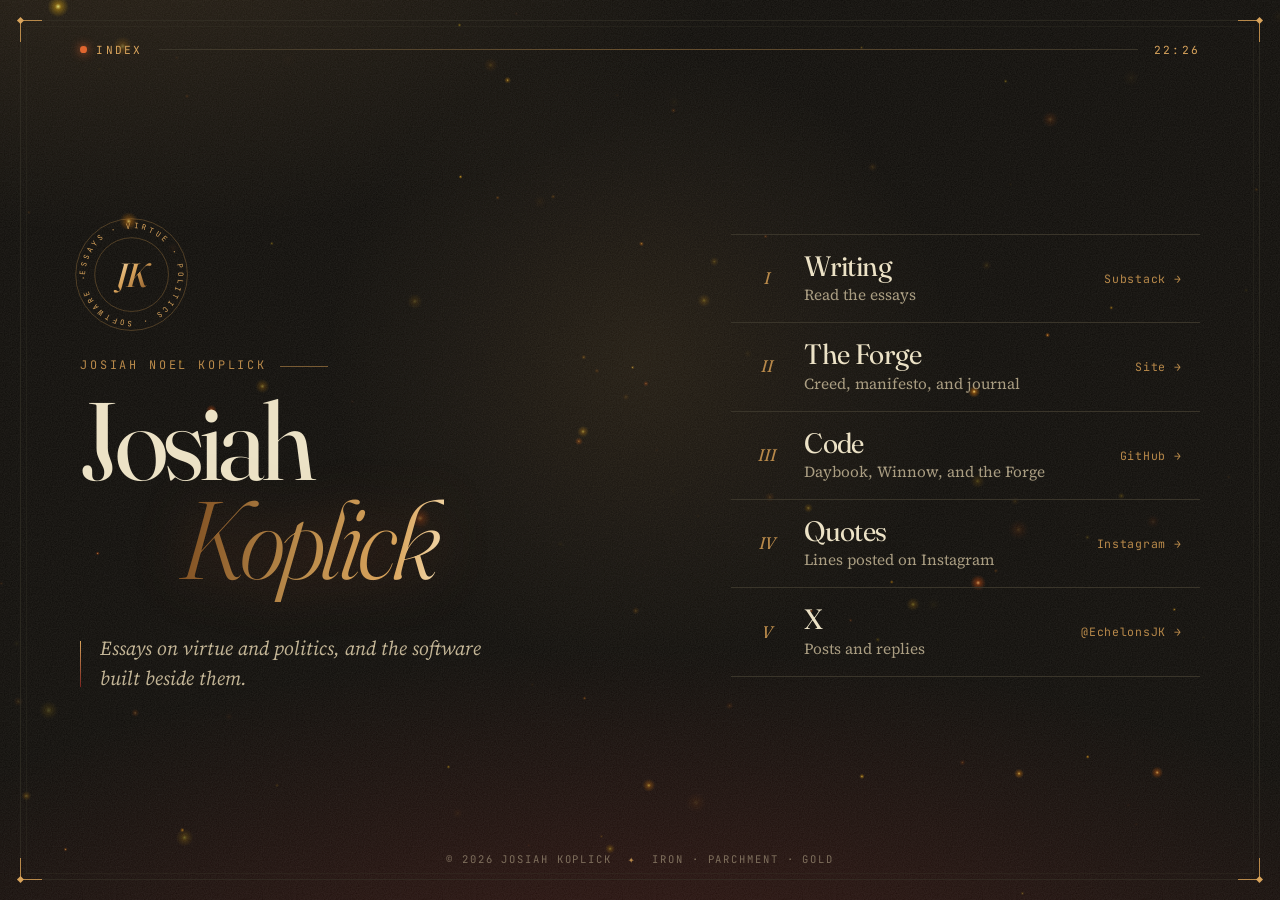
==== commit d67257c3: "Add latest essays, a share card, and a small Worker for the feed The Worker serves the static site a" ====
--- a/index.html
+++ b/index.html
@@ -11,7 +11,15 @@
 <meta property="og:title" content="Josiah Koplick">
 <meta property="og:description" content="Essays on virtue and politics, and the software built beside them.">
 <meta property="og:url" content="https://josiahkoplick.com/">
-<meta name="twitter:card" content="summary">
+<meta property="og:site_name" content="Josiah Koplick">
+<meta property="og:image" content="https://josiahkoplick.com/og.png">
+<meta property="og:image:type" content="image/png">
+<meta property="og:image:width" content="1200">
+<meta property="og:image:height" content="630">
+<meta property="og:image:alt" content="Josiah Koplick. Essays on virtue and politics, and the software built beside them.">
+<meta name="twitter:card" content="summary_large_image">
+<meta name="twitter:image" content="https://josiahkoplick.com/og.png">
+<meta name="twitter:image:alt" content="Josiah Koplick. Essays on virtue and politics, and the software built beside them.">
 <meta name="twitter:title" content="Josiah Koplick">
 <meta name="twitter:description" content="Essays on virtue and politics, and the software built beside them.">
 <link rel="icon" href="favicon.svg" type="image/svg+xml">
@@ -124,6 +132,12 @@
         <span class="go" aria-hidden="true">@EchelonsJK <i>→</i></span>
       </a>
     </nav>
+
+    <section class="latest" id="latest" aria-labelledby="latest-h" hidden>
+      <h2 class="latest-h" id="latest-h">Latest from the desk</h2>
+      <ol class="essays" id="essays"></ol>
+      <a class="latest-all" href="https://josiahkoplick.substack.com/archive">All essays <i aria-hidden="true">→</i></a>
+    </section>
   </main>
 
   <footer class="foot">
@@ -135,5 +149,6 @@
 
 <script src="js/clock.js"></script>
 <script src="js/forge.js"></script>
+<script src="js/essays.js"></script>
 </body>
 </html>
--- a/css/style.css
+++ b/css/style.css
@@ -474,6 +474,137 @@
 .door:hover .go i,
 .door:focus-visible .go i { translate: 5px 0; }
 
+/* ---------- Latest essays ---------- */
+
+.latest {
+  grid-column: 1 / -1;
+  padding-top: clamp(1rem, 3vh, 2rem);
+}
+
+.latest[hidden] { display: none; }
+
+.latest-h {
+  display: flex;
+  align-items: center;
+  gap: 1rem;
+  margin: 0 0 1.4rem;
+  color: var(--gold-bright);
+  font-family: var(--mono);
+  font-size: 0.7rem;
+  font-weight: 400;
+  letter-spacing: 0.24em;
+  text-transform: uppercase;
+}
+
+.latest-h::after {
+  content: "";
+  flex: 1;
+  height: 1px;
+  background: linear-gradient(90deg, rgba(184, 137, 74, 0.5), var(--iron) 60%, transparent);
+}
+
+.essays {
+  display: grid;
+  grid-template-columns: repeat(3, minmax(0, 1fr));
+  gap: 1rem;
+  margin: 0;
+  padding: 0;
+  list-style: none;
+}
+
+.essay {
+  position: relative;
+  display: flex;
+  flex-direction: column;
+  gap: 0.45rem;
+  height: 100%;
+  padding: 1.15rem 1.2rem 1.3rem;
+  border: 1px solid var(--iron);
+  background: rgba(23, 19, 14, 0.7);
+  color: inherit;
+  text-decoration: none;
+  overflow: hidden;
+  isolation: isolate;
+  animation: rise 0.9s var(--ease) backwards;
+  transition: border-color 300ms ease, background-color 300ms ease;
+}
+
+.essay::after {
+  content: "";
+  position: absolute;
+  left: 0;
+  right: 0;
+  top: -1px;
+  height: 1px;
+  background: linear-gradient(90deg, transparent, var(--gold-bright) 30%, var(--gold-white) 50%, var(--gold-bright) 70%, transparent);
+  transform: scaleX(0);
+  transform-origin: left;
+  transition: transform 520ms var(--ease);
+}
+
+.essay:hover,
+.essay:focus-visible {
+  border-color: rgba(184, 137, 74, 0.6);
+  background: var(--ink-card-hot);
+}
+
+.essay:hover::after,
+.essay:focus-visible::after { transform: scaleX(1); }
+
+.essay:focus-visible {
+  outline: 1px solid var(--gold-bright);
+  outline-offset: 4px;
+}
+
+.e-date {
+  color: var(--gold);
+  font-family: var(--mono);
+  font-size: 0.7rem;
+  letter-spacing: 0.12em;
+  text-transform: uppercase;
+}
+
+.e-title {
+  font-family: var(--display);
+  font-size: 1.3rem;
+  font-weight: 400;
+  font-variation-settings: "opsz" 72;
+  letter-spacing: -0.015em;
+  line-height: 1.2;
+  text-wrap: balance;
+  transition: color 300ms ease;
+}
+
+.essay:hover .e-title,
+.essay:focus-visible .e-title {
+  color: var(--gold-white);
+  font-style: italic;
+}
+
+.e-sub {
+  color: var(--parchment-soft);
+  font-size: 0.95rem;
+  font-style: italic;
+  line-height: 1.45;
+  opacity: 0.85;
+}
+
+.latest-all {
+  display: inline-flex;
+  gap: 0.5rem;
+  margin-top: 1.1rem;
+  color: var(--gold);
+  font-family: var(--mono);
+  font-size: 0.72rem;
+  letter-spacing: 0.08em;
+  text-decoration: none;
+  transition: color 300ms ease;
+}
+
+.latest-all i { font-style: normal; transition: translate 400ms var(--ease); }
+.latest-all:hover { color: var(--gold-bright); }
+.latest-all:hover i { translate: 5px 0; }
+
 /* ---------- Footer ---------- */
 
 .foot {
@@ -564,6 +695,8 @@
 
   .title { font-size: 1.5rem; }
 
+  .essays { grid-template-columns: 1fr; }
+
   .foot { flex-wrap: wrap; gap: 0.5rem 0.8rem; }
 
   .glow { display: none; }
@@ -597,6 +730,7 @@
   .topbar,
   .seal,
   .go,
+  .latest-all,
   .skip { display: none; }
 
   body { background: #fff; color: #111; }
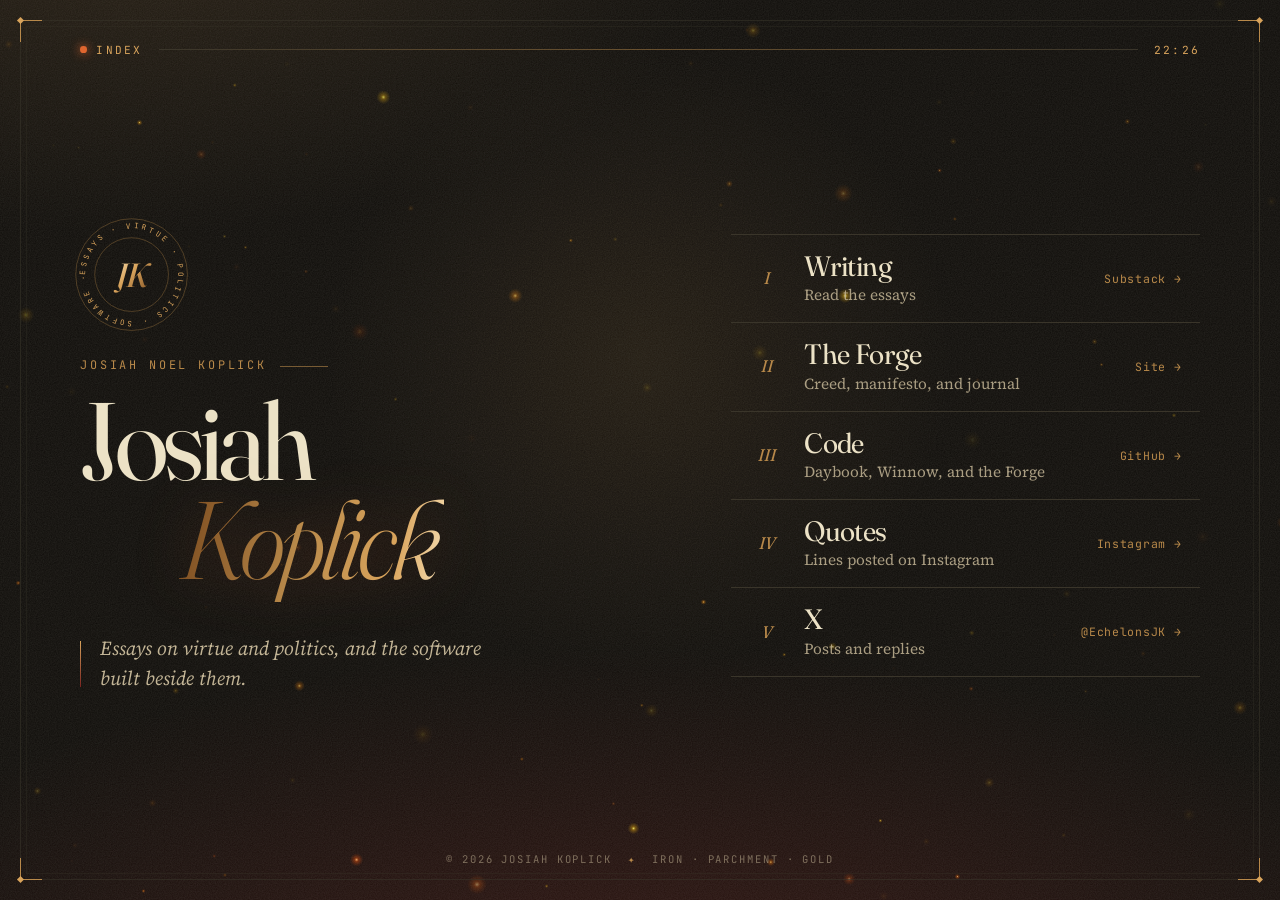
==== commit e94fb68a: "Fix essay cards drawing cut off on phones The grain layer was twice the viewport and moved by transf" ====
--- a/index.html
+++ b/index.html
@@ -26,7 +26,7 @@
 <link rel="preconnect" href="https://fonts.googleapis.com">
 <link rel="preconnect" href="https://fonts.gstatic.com" crossorigin>
 <link rel="stylesheet" href="https://fonts.googleapis.com/css2?family=Fraunces:ital,opsz,wght@0,9..144,300..700;1,9..144,300..700&family=Source+Serif+4:ital,wght@0,400;1,400&family=JetBrains+Mono:wght@400&display=swap">
-<link rel="stylesheet" href="css/style.css">
+<link rel="stylesheet" href="css/style.css?v=3">
 <script type="application/ld+json">
 {
   "@context": "https://schema.org",
@@ -148,7 +148,7 @@
 </div>
 
 <script src="js/clock.js"></script>
-<script src="js/forge.js"></script>
-<script src="js/essays.js"></script>
+<script src="js/forge.js?v=3"></script>
+<script src="js/essays.js?v=3"></script>
 </body>
 </html>
--- a/css/style.css
+++ b/css/style.css
@@ -85,7 +85,7 @@
 
 .grain {
   position: fixed;
-  inset: -50%;
+  inset: 0;
   z-index: 1;
   pointer-events: none;
   opacity: 0.09;
@@ -349,7 +349,7 @@
   text-decoration: none;
   overflow: hidden;
   isolation: isolate;
-  animation: rise 0.9s var(--ease) backwards;
+  animation: rise-lite 0.9s var(--ease) backwards;
   transition: background-color 300ms ease;
   -webkit-tap-highlight-color: transparent;
 }
@@ -389,10 +389,8 @@
   transition: transform 520ms var(--ease);
 }
 
-.door:hover::before,
 .door:focus-visible::before { opacity: 1; }
 
-.door:hover::after,
 .door:focus-visible::after { transform: scaleX(1); }
 
 .door:focus-visible {
@@ -451,7 +449,6 @@
   transition: translate 400ms var(--ease);
 }
 
-.door:hover .title,
 .door:focus-visible .title {
   color: var(--gold-white);
   font-style: italic;
@@ -459,19 +456,15 @@
   translate: 6px 0;
 }
 
-.door:hover .idx,
 .door:focus-visible .idx {
   color: var(--gold-bright);
   text-shadow: 0 0 14px rgba(224, 102, 47, 0.7);
 }
 
-.door:hover .note,
 .door:focus-visible .note { opacity: 1; }
 
-.door:hover .go,
 .door:focus-visible .go { color: var(--gold-bright); }
 
-.door:hover .go i,
 .door:focus-visible .go i { translate: 5px 0; }
 
 /* ---------- Latest essays ---------- */
@@ -525,7 +518,7 @@
   text-decoration: none;
   overflow: hidden;
   isolation: isolate;
-  animation: rise 0.9s var(--ease) backwards;
+  animation: rise-lite 0.9s var(--ease) backwards;
   transition: border-color 300ms ease, background-color 300ms ease;
 }
 
@@ -542,13 +535,11 @@
   transition: transform 520ms var(--ease);
 }
 
-.essay:hover,
 .essay:focus-visible {
   border-color: rgba(184, 137, 74, 0.6);
   background: var(--ink-card-hot);
 }
 
-.essay:hover::after,
 .essay:focus-visible::after { transform: scaleX(1); }
 
 .essay:focus-visible {
@@ -575,7 +566,6 @@
   transition: color 300ms ease;
 }
 
-.essay:hover .e-title,
 .essay:focus-visible .e-title {
   color: var(--gold-white);
   font-style: italic;
@@ -602,8 +592,48 @@
 }
 
 .latest-all i { font-style: normal; transition: translate 400ms var(--ease); }
-.latest-all:hover { color: var(--gold-bright); }
-.latest-all:hover i { translate: 5px 0; }
+
+/* ---------- Hover (mouse and trackpad only) ---------- */
+
+@media (hover: hover) {
+  .door:hover::before { opacity: 1; }
+
+  .door:hover::after { transform: scaleX(1); }
+
+  .door:hover .title {
+    color: var(--gold-white);
+    font-style: italic;
+    letter-spacing: -0.01em;
+    translate: 6px 0;
+  }
+
+  .door:hover .idx {
+    color: var(--gold-bright);
+    text-shadow: 0 0 14px rgba(224, 102, 47, 0.7);
+  }
+
+  .door:hover .note { opacity: 1; }
+
+  .door:hover .go { color: var(--gold-bright); }
+
+  .door:hover .go i { translate: 5px 0; }
+
+  .essay:hover {
+    border-color: rgba(184, 137, 74, 0.6);
+    background: var(--ink-card-hot);
+  }
+
+  .essay:hover::after { transform: scaleX(1); }
+
+  .essay:hover .e-title {
+    color: var(--gold-white);
+    font-style: italic;
+  }
+
+  .latest-all:hover { color: var(--gold-bright); }
+
+  .latest-all:hover i { translate: 5px 0; }
+}
 
 /* ---------- Footer ---------- */
 
@@ -626,6 +656,11 @@
 
 /* ---------- Motion ---------- */
 
+@keyframes rise-lite {
+  from { opacity: 0; translate: 0 18px; }
+  to { opacity: 1; translate: 0 0; }
+}
+
 @keyframes rise {
   from { opacity: 0; translate: 0 18px; filter: blur(6px); }
   to { opacity: 1; translate: 0 0; filter: blur(0); }
@@ -657,12 +692,12 @@
 }
 
 @keyframes grain {
-  0% { transform: translate(0, 0); }
-  20% { transform: translate(-3%, 2%); }
-  40% { transform: translate(2%, -4%); }
-  60% { transform: translate(-4%, -1%); }
-  80% { transform: translate(3%, 3%); }
-  100% { transform: translate(0, 0); }
+  0% { background-position: 0 0; }
+  20% { background-position: -40px 25px; }
+  40% { background-position: 30px -55px; }
+  60% { background-position: -60px -15px; }
+  80% { background-position: 45px 40px; }
+  100% { background-position: 0 0; }
 }
 
 /* ---------- Small screens ---------- */
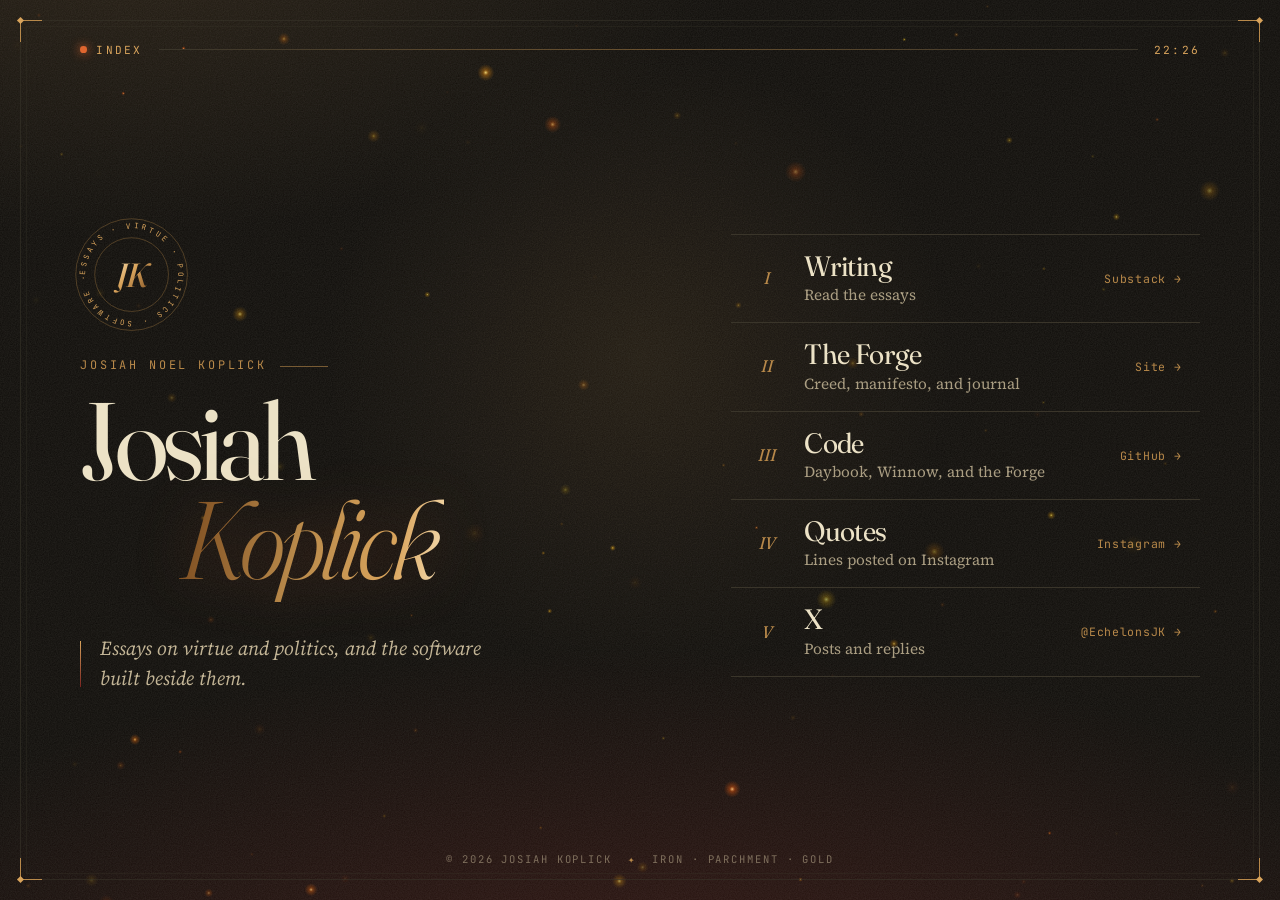
==== commit 3259a628: "Show the name sooner and send www to the bare domain The name and tagline now rise in 0.7s with no b" ====
--- a/index.html
+++ b/index.html
@@ -25,8 +25,9 @@
 <link rel="icon" href="favicon.svg" type="image/svg+xml">
 <link rel="preconnect" href="https://fonts.googleapis.com">
 <link rel="preconnect" href="https://fonts.gstatic.com" crossorigin>
-<link rel="stylesheet" href="https://fonts.googleapis.com/css2?family=Fraunces:ital,opsz,wght@0,9..144,300..700;1,9..144,300..700&family=Source+Serif+4:ital,wght@0,400;1,400&family=JetBrains+Mono:wght@400&display=swap">
-<link rel="stylesheet" href="css/style.css?v=3">
+<link rel="preload" as="style" href="https://fonts.googleapis.com/css2?family=Fraunces:ital,opsz,wght@0,9..144,300..700;1,9..144,300..700&family=Source+Serif+4:ital,wght@0,400;1,400&family=JetBrains+Mono:wght@400&display=swap" onload="this.onload=null;this.rel='stylesheet'">
+<noscript><link rel="stylesheet" href="https://fonts.googleapis.com/css2?family=Fraunces:ital,opsz,wght@0,9..144,300..700;1,9..144,300..700&family=Source+Serif+4:ital,wght@0,400;1,400&family=JetBrains+Mono:wght@400&display=swap"></noscript>
+<link rel="stylesheet" href="css/style.css?v=4">
 <script type="application/ld+json">
 {
   "@context": "https://schema.org",
@@ -148,7 +149,7 @@
 </div>
 
 <script src="js/clock.js"></script>
-<script src="js/forge.js?v=3"></script>
-<script src="js/essays.js?v=3"></script>
+<script src="js/forge.js?v=4"></script>
+<script src="js/essays.js?v=4"></script>
 </body>
 </html>
--- a/css/style.css
+++ b/css/style.css
@@ -271,14 +271,14 @@
 h1 .line { display: block; }
 
 h1 .one {
-  animation: rise 1.1s var(--ease) 0.2s backwards;
+  animation: rise-fast 0.7s var(--ease) backwards;
 }
 
 h1 .two {
   padding-left: 0.9em;
   font-style: italic;
   font-weight: 300;
-  animation: rise 1.1s var(--ease) 0.38s backwards;
+  animation: rise-fast 0.7s var(--ease) 0.06s backwards;
 }
 
 .molten {
@@ -313,7 +313,7 @@
   font-style: italic;
   line-height: 1.5;
   text-wrap: pretty;
-  animation: rise 1.1s var(--ease) 0.55s backwards;
+  animation: rise-fast 0.7s var(--ease) 0.12s backwards;
 }
 
 .lede::before {
@@ -656,6 +656,14 @@
 
 /* ---------- Motion ---------- */
 
+/* The name and tagline are the first thing a visitor sees, so they start
+   moving at once and without blur; the browser counts the page as shown
+   as soon as they paint. */
+@keyframes rise-fast {
+  from { opacity: 0; translate: 0 10px; }
+  to { opacity: 1; translate: 0 0; }
+}
+
 @keyframes rise-lite {
   from { opacity: 0; translate: 0 18px; }
   to { opacity: 1; translate: 0 0; }
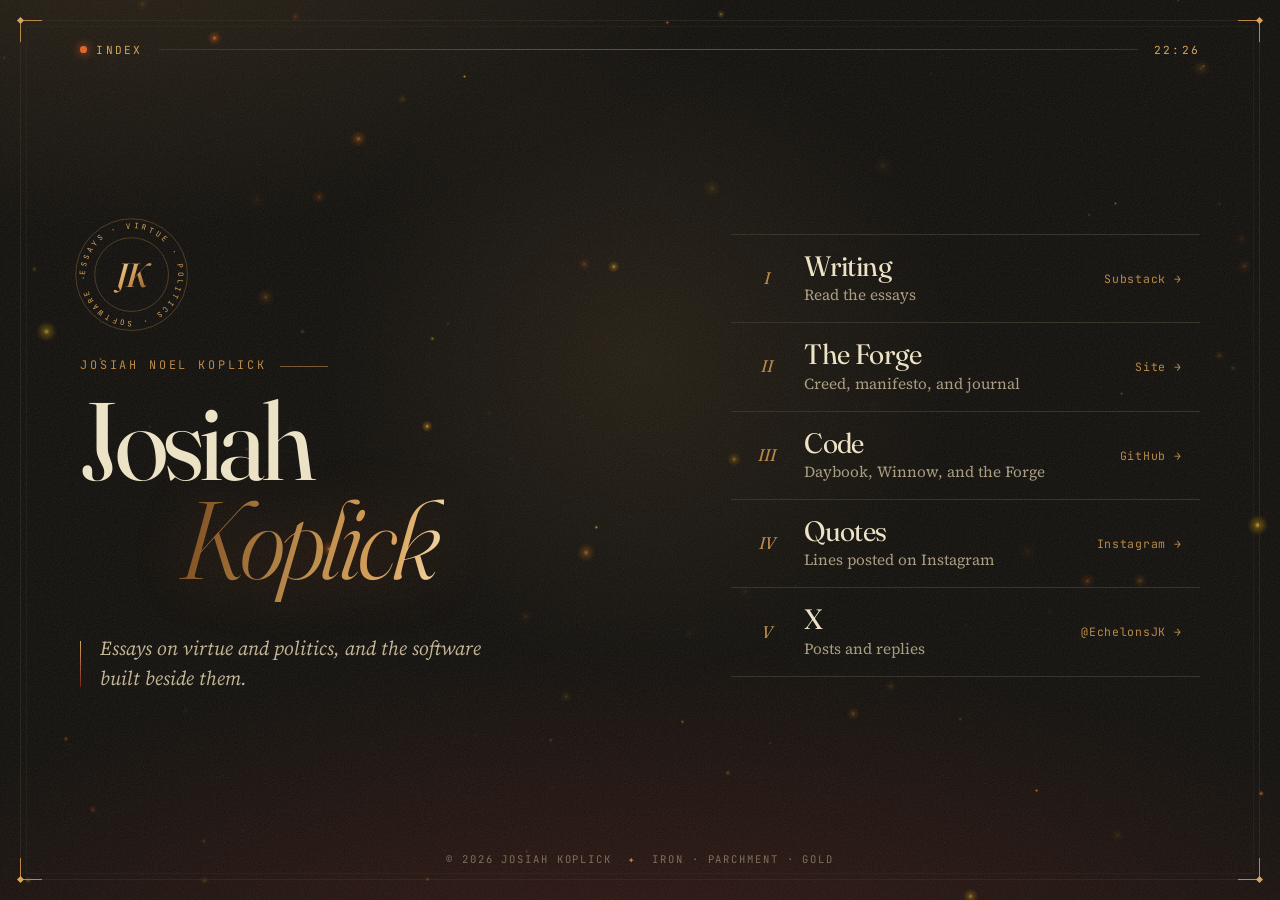
==== commit cbd4c33c: "Add a styled 404 page "Nothing forged here yet." in the house style, with doors back to the index, t" ====
--- a/index.html
+++ b/index.html
@@ -27,7 +27,7 @@
 <link rel="preconnect" href="https://fonts.gstatic.com" crossorigin>
 <link rel="preload" as="style" href="https://fonts.googleapis.com/css2?family=Fraunces:ital,opsz,wght@0,9..144,300..700;1,9..144,300..700&family=Source+Serif+4:ital,wght@0,400;1,400&family=JetBrains+Mono:wght@400&display=swap" onload="this.onload=null;this.rel='stylesheet'">
 <noscript><link rel="stylesheet" href="https://fonts.googleapis.com/css2?family=Fraunces:ital,opsz,wght@0,9..144,300..700;1,9..144,300..700&family=Source+Serif+4:ital,wght@0,400;1,400&family=JetBrains+Mono:wght@400&display=swap"></noscript>
-<link rel="stylesheet" href="css/style.css?v=4">
+<link rel="stylesheet" href="css/style.css?v=5">
 <script type="application/ld+json">
 {
   "@context": "https://schema.org",
--- a/css/style.css
+++ b/css/style.css
@@ -593,6 +593,26 @@
 
 .latest-all i { font-style: normal; transition: translate 400ms var(--ease); }
 
+/* ---------- 404 ---------- */
+
+.lost h1 { font-size: clamp(3.2rem, 7vw, 6.4rem); }
+
+.lost-num {
+  margin: 0 0 0.6rem -0.04em;
+  font-family: var(--display);
+  font-size: clamp(5rem, 11vw, 9rem);
+  font-style: italic;
+  font-weight: 300;
+  font-variation-settings: "opsz" 144;
+  line-height: 0.85;
+  letter-spacing: -0.05em;
+  color: transparent;
+  -webkit-text-stroke: 1px rgba(184, 137, 74, 0.55);
+  animation: rise-fast 0.7s var(--ease) backwards;
+}
+
+.lost .door:first-child .idx { font-style: normal; }
+
 /* ---------- Hover (mouse and trackpad only) ---------- */
 
 @media (hover: hover) {
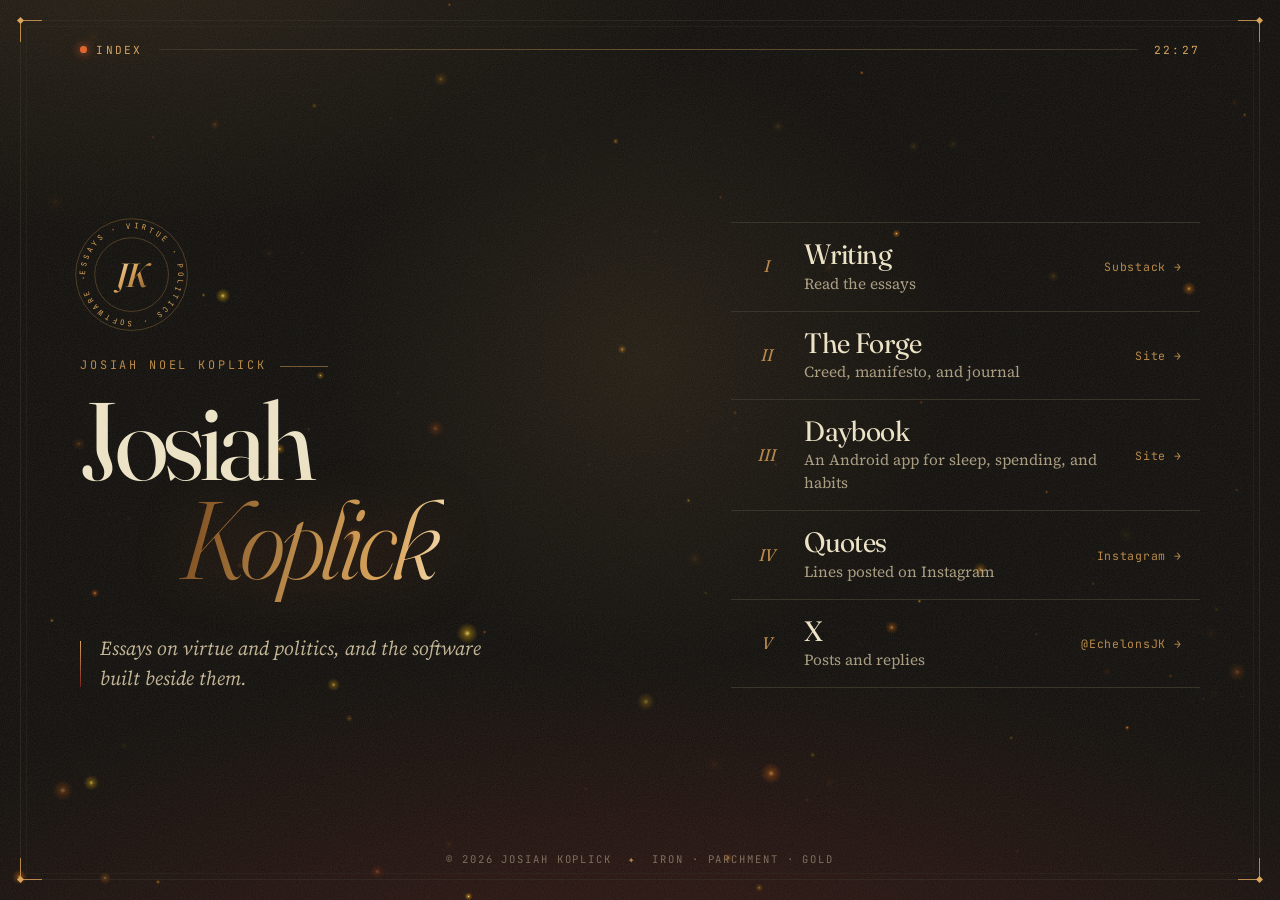
==== commit 34911d6f: "Link Daybook landing page instead of GitHub profile Co-Authored-By: Claude Sonnet 5.5 <noreply@anthr" ====
--- a/index.html
+++ b/index.html
@@ -39,7 +39,7 @@
   "sameAs": [
     "https://josiahkoplick.substack.com/",
     "https://josiahk28.github.io/hidden-forge/",
-    "https://github.com/JosiahK28",
+    "https://josiahk28.github.io/daybook-releases/",
     "https://www.instagram.com/s1ah_28/",
     "https://x.com/EchelonsJK"
   ]
@@ -108,13 +108,13 @@
         </span>
         <span class="go" aria-hidden="true">Site <i>→</i></span>
       </a>
-      <a class="door" href="https://github.com/JosiahK28">
+      <a class="door" href="https://josiahk28.github.io/daybook-releases/">
         <span class="idx" aria-hidden="true">III</span>
         <span class="copy">
-          <span class="title">Code</span>
-          <span class="note">Daybook, Winnow, and the Forge</span>
+          <span class="title">Daybook</span>
+          <span class="note">An Android app for sleep, spending, and habits</span>
         </span>
-        <span class="go" aria-hidden="true">GitHub <i>→</i></span>
+        <span class="go" aria-hidden="true">Site <i>→</i></span>
       </a>
       <a class="door" href="https://www.instagram.com/s1ah_28/">
         <span class="idx" aria-hidden="true">IV</span>
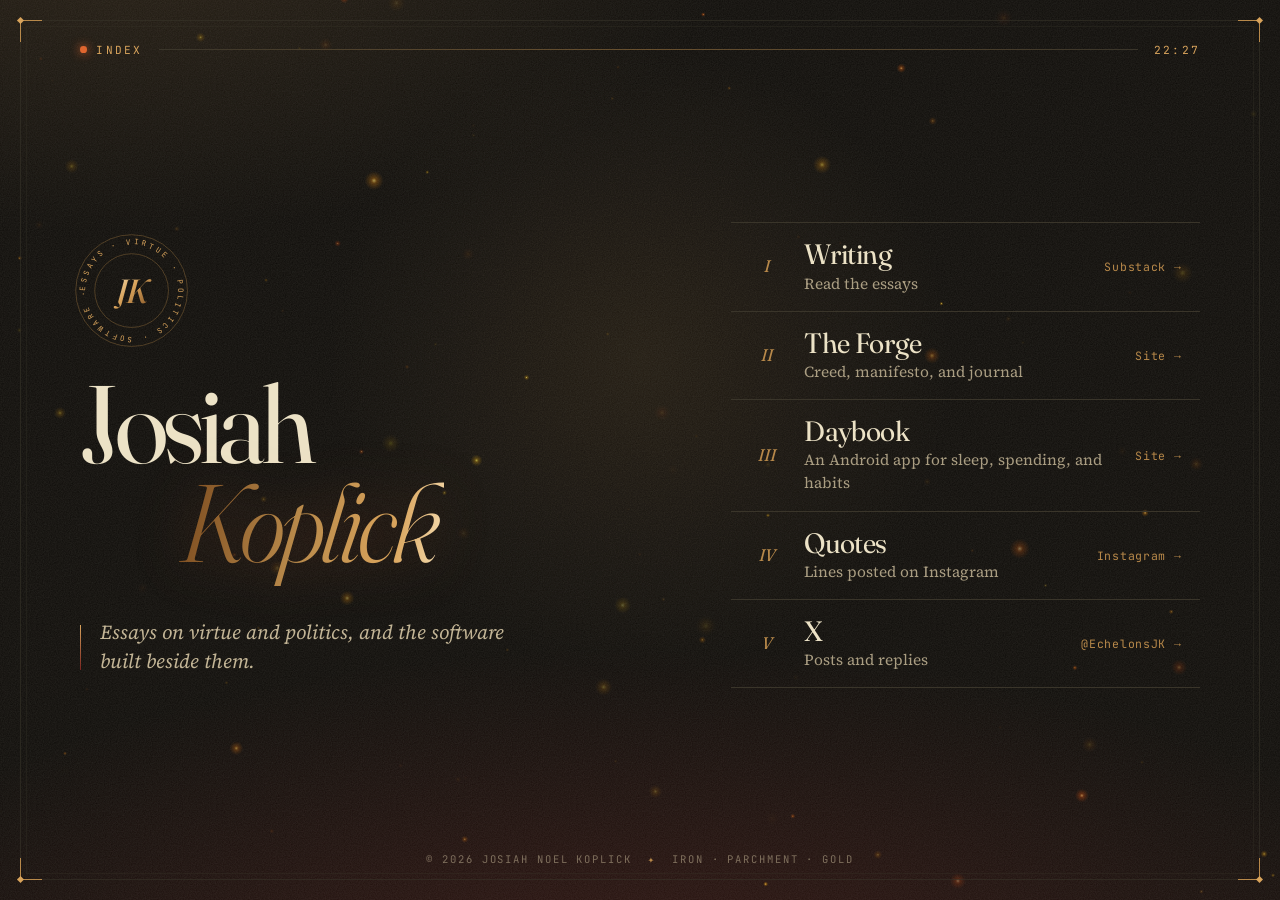
==== commit 329faaf2: "Self-host fonts, add security headers, show full name once in footer, refresh README Co-Authored-By:" ====
--- a/index.html
+++ b/index.html
@@ -23,17 +23,13 @@
 <meta name="twitter:title" content="Josiah Koplick">
 <meta name="twitter:description" content="Essays on virtue and politics, and the software built beside them.">
 <link rel="icon" href="favicon.svg" type="image/svg+xml">
-<link rel="preconnect" href="https://fonts.googleapis.com">
-<link rel="preconnect" href="https://fonts.gstatic.com" crossorigin>
-<link rel="preload" as="style" href="https://fonts.googleapis.com/css2?family=Fraunces:ital,opsz,wght@0,9..144,300..700;1,9..144,300..700&family=Source+Serif+4:ital,wght@0,400;1,400&family=JetBrains+Mono:wght@400&display=swap" onload="this.onload=null;this.rel='stylesheet'">
-<noscript><link rel="stylesheet" href="https://fonts.googleapis.com/css2?family=Fraunces:ital,opsz,wght@0,9..144,300..700;1,9..144,300..700&family=Source+Serif+4:ital,wght@0,400;1,400&family=JetBrains+Mono:wght@400&display=swap"></noscript>
-<link rel="stylesheet" href="css/style.css?v=5">
+<link rel="preload" href="/fonts/fraunces-normal.woff2" as="font" type="font/woff2" crossorigin>
+<link rel="stylesheet" href="css/style.css?v=6">
 <script type="application/ld+json">
 {
   "@context": "https://schema.org",
   "@type": "Person",
   "name": "Josiah Koplick",
-  "alternateName": "Josiah Noel Koplick",
   "url": "https://josiahkoplick.com/",
   "description": "Essays on virtue and politics, and the software built beside them.",
   "sameAs": [
@@ -83,7 +79,6 @@
         <text x="100" y="100" class="seal-mono" fill="url(#gilt)">JK</text>
       </svg>
 
-      <p class="kicker">Josiah Noel Koplick</p>
       <h1>
         <span class="line one">Josiah</span>
         <span class="line two"><span class="molten">Koplick</span></span>
@@ -142,7 +137,7 @@
   </main>
 
   <footer class="foot">
-    <span>© <span id="year">2026</span> Josiah Koplick</span>
+    <span>© <span id="year">2026</span> Josiah Noel Koplick</span>
     <span class="foot-mark" aria-hidden="true">✦</span>
     <span>Iron · Parchment · Gold</span>
   </footer>
--- a/css/style.css
+++ b/css/style.css
@@ -2,6 +2,48 @@
    Iron, parchment, and gold, shared with The Hidden Forge.
    A forge at night: embers rise, the name is poured in gold,
    and each door warms under the hand. */
+
+/* Self-hosted fonts (latin subset), served from this site. */
+@font-face {
+  font-family: 'Fraunces';
+  font-style: italic;
+  font-weight: 300 700;
+  font-display: swap;
+  src: url(/fonts/fraunces-italic.woff2) format('woff2');
+  unicode-range: U+0000-00FF, U+0131, U+0152-0153, U+02BB-02BC, U+02C6, U+02DA, U+02DC, U+0304, U+0308, U+0329, U+2000-206F, U+20AC, U+2122, U+2191, U+2193, U+2212, U+2215, U+FEFF, U+FFFD;
+}
+@font-face {
+  font-family: 'Fraunces';
+  font-style: normal;
+  font-weight: 300 700;
+  font-display: swap;
+  src: url(/fonts/fraunces-normal.woff2) format('woff2');
+  unicode-range: U+0000-00FF, U+0131, U+0152-0153, U+02BB-02BC, U+02C6, U+02DA, U+02DC, U+0304, U+0308, U+0329, U+2000-206F, U+20AC, U+2122, U+2191, U+2193, U+2212, U+2215, U+FEFF, U+FFFD;
+}
+@font-face {
+  font-family: 'JetBrains Mono';
+  font-style: normal;
+  font-weight: 400;
+  font-display: swap;
+  src: url(/fonts/jetbrains-mono-normal.woff2) format('woff2');
+  unicode-range: U+0000-00FF, U+0131, U+0152-0153, U+02BB-02BC, U+02C6, U+02DA, U+02DC, U+0304, U+0308, U+0329, U+2000-206F, U+20AC, U+2122, U+2191, U+2193, U+2212, U+2215, U+FEFF, U+FFFD;
+}
+@font-face {
+  font-family: 'Source Serif 4';
+  font-style: italic;
+  font-weight: 400;
+  font-display: swap;
+  src: url(/fonts/source-serif-4-italic.woff2) format('woff2');
+  unicode-range: U+0000-00FF, U+0131, U+0152-0153, U+02BB-02BC, U+02C6, U+02DA, U+02DC, U+0304, U+0308, U+0329, U+2000-206F, U+20AC, U+2122, U+2191, U+2193, U+2212, U+2215, U+FEFF, U+FFFD;
+}
+@font-face {
+  font-family: 'Source Serif 4';
+  font-style: normal;
+  font-weight: 400;
+  font-display: swap;
+  src: url(/fonts/source-serif-4-normal.woff2) format('woff2');
+  unicode-range: U+0000-00FF, U+0131, U+0152-0153, U+02BB-02BC, U+02C6, U+02DA, U+02DC, U+0304, U+0308, U+0329, U+2000-206F, U+20AC, U+2122, U+2191, U+2193, U+2212, U+2215, U+FEFF, U+FFFD;
+}
 
 :root {
   --ink: #100e0b;
